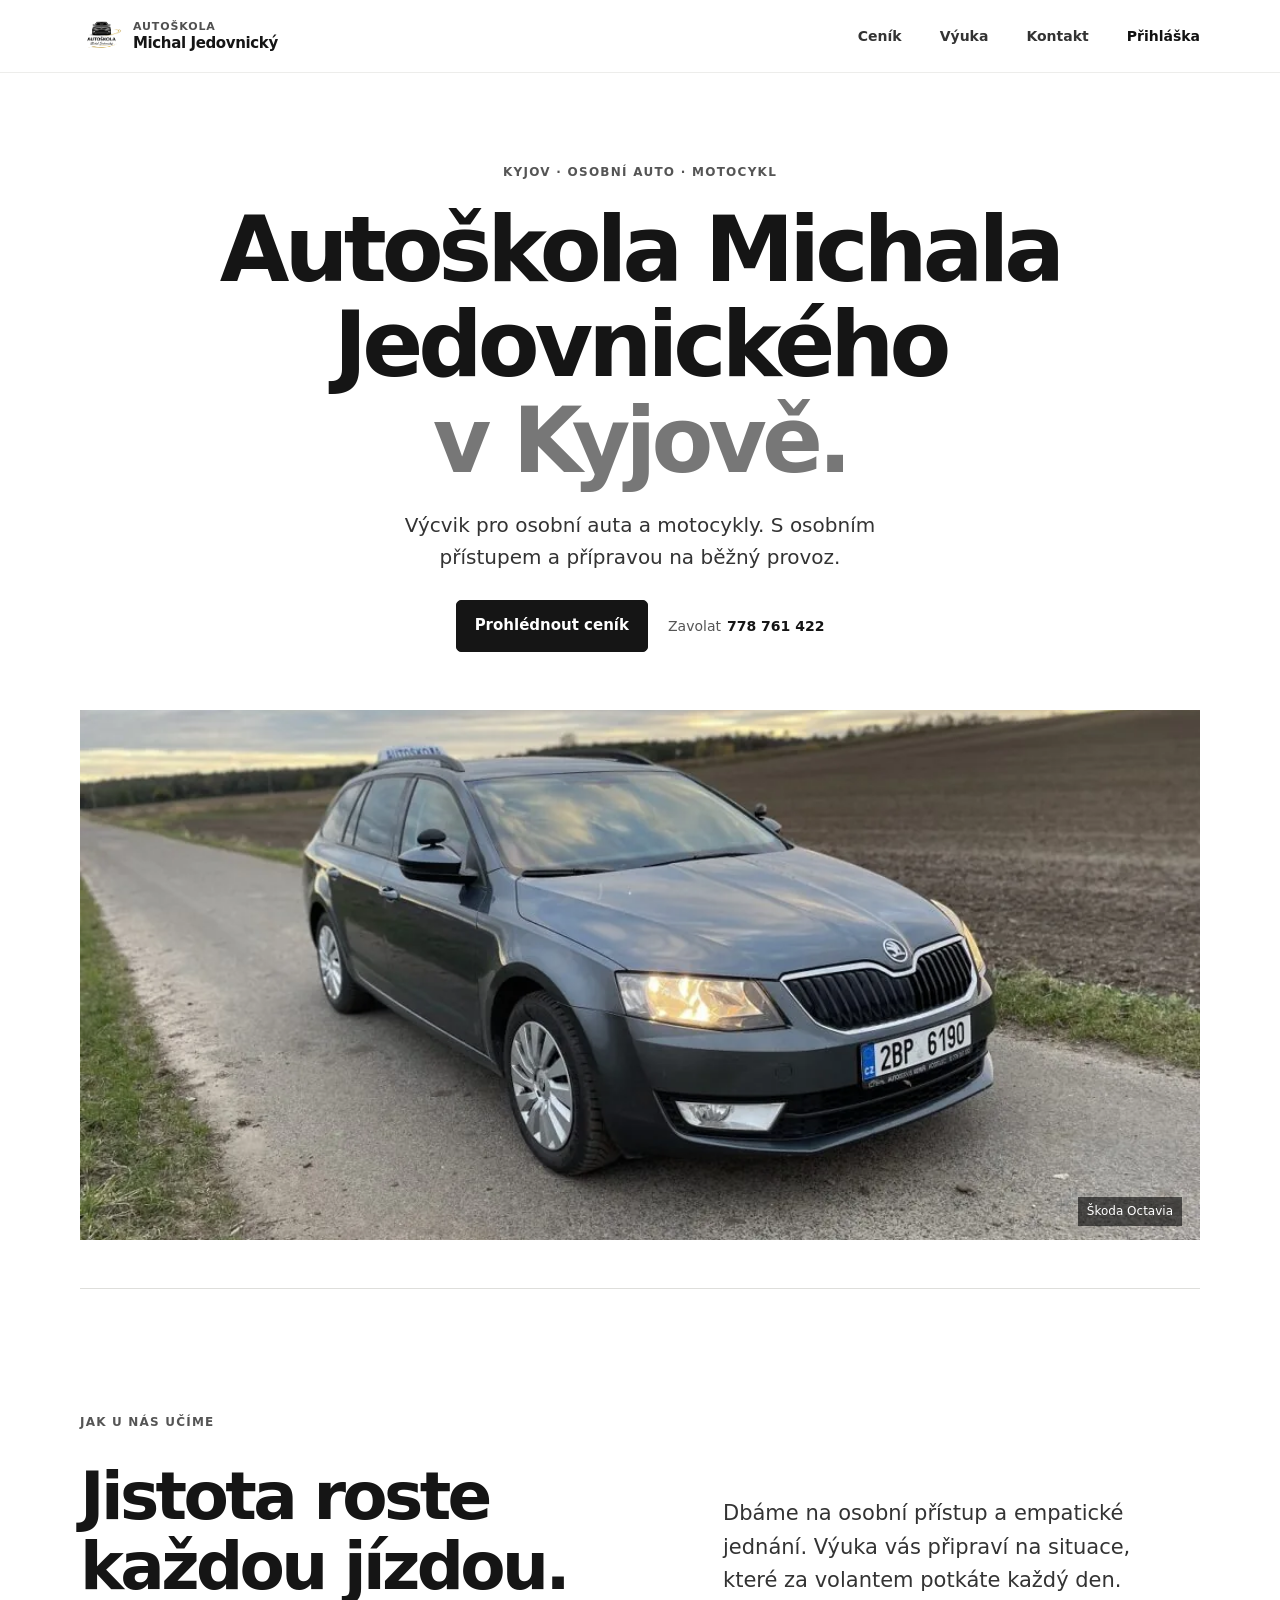
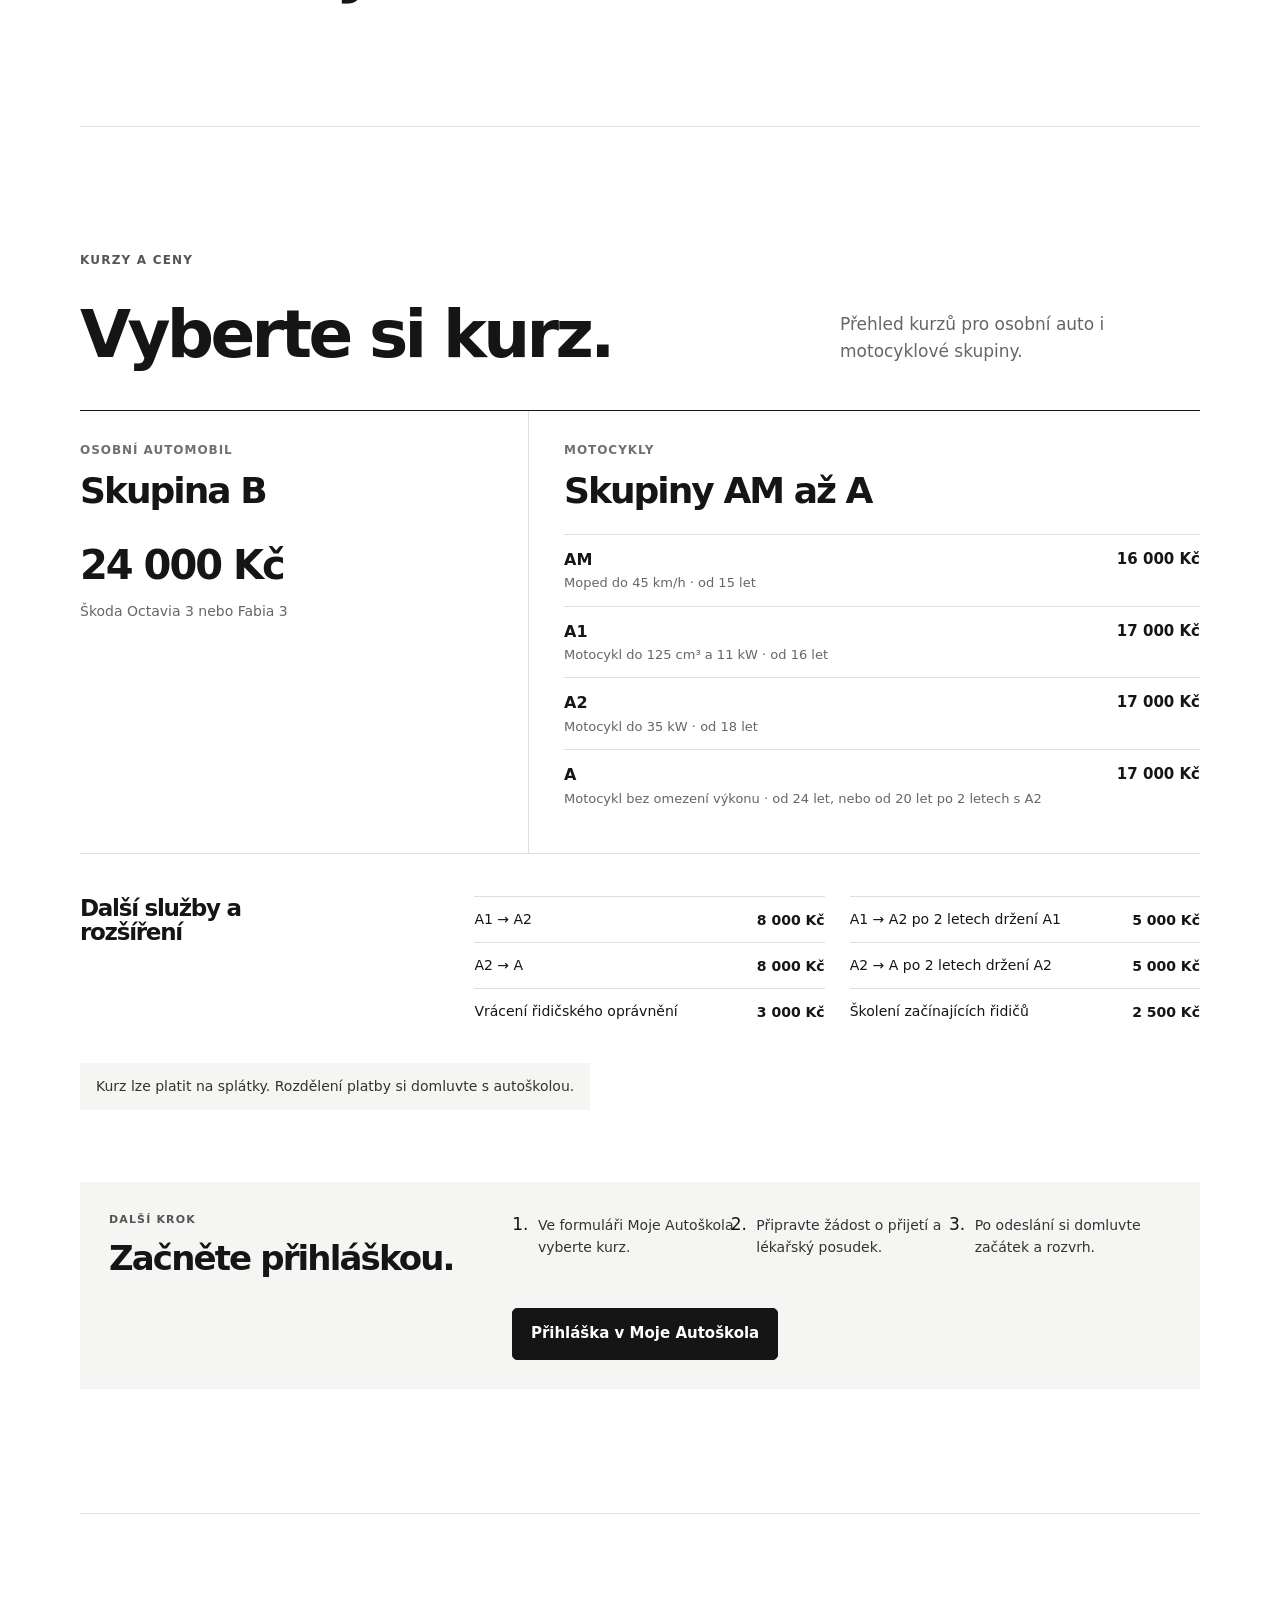
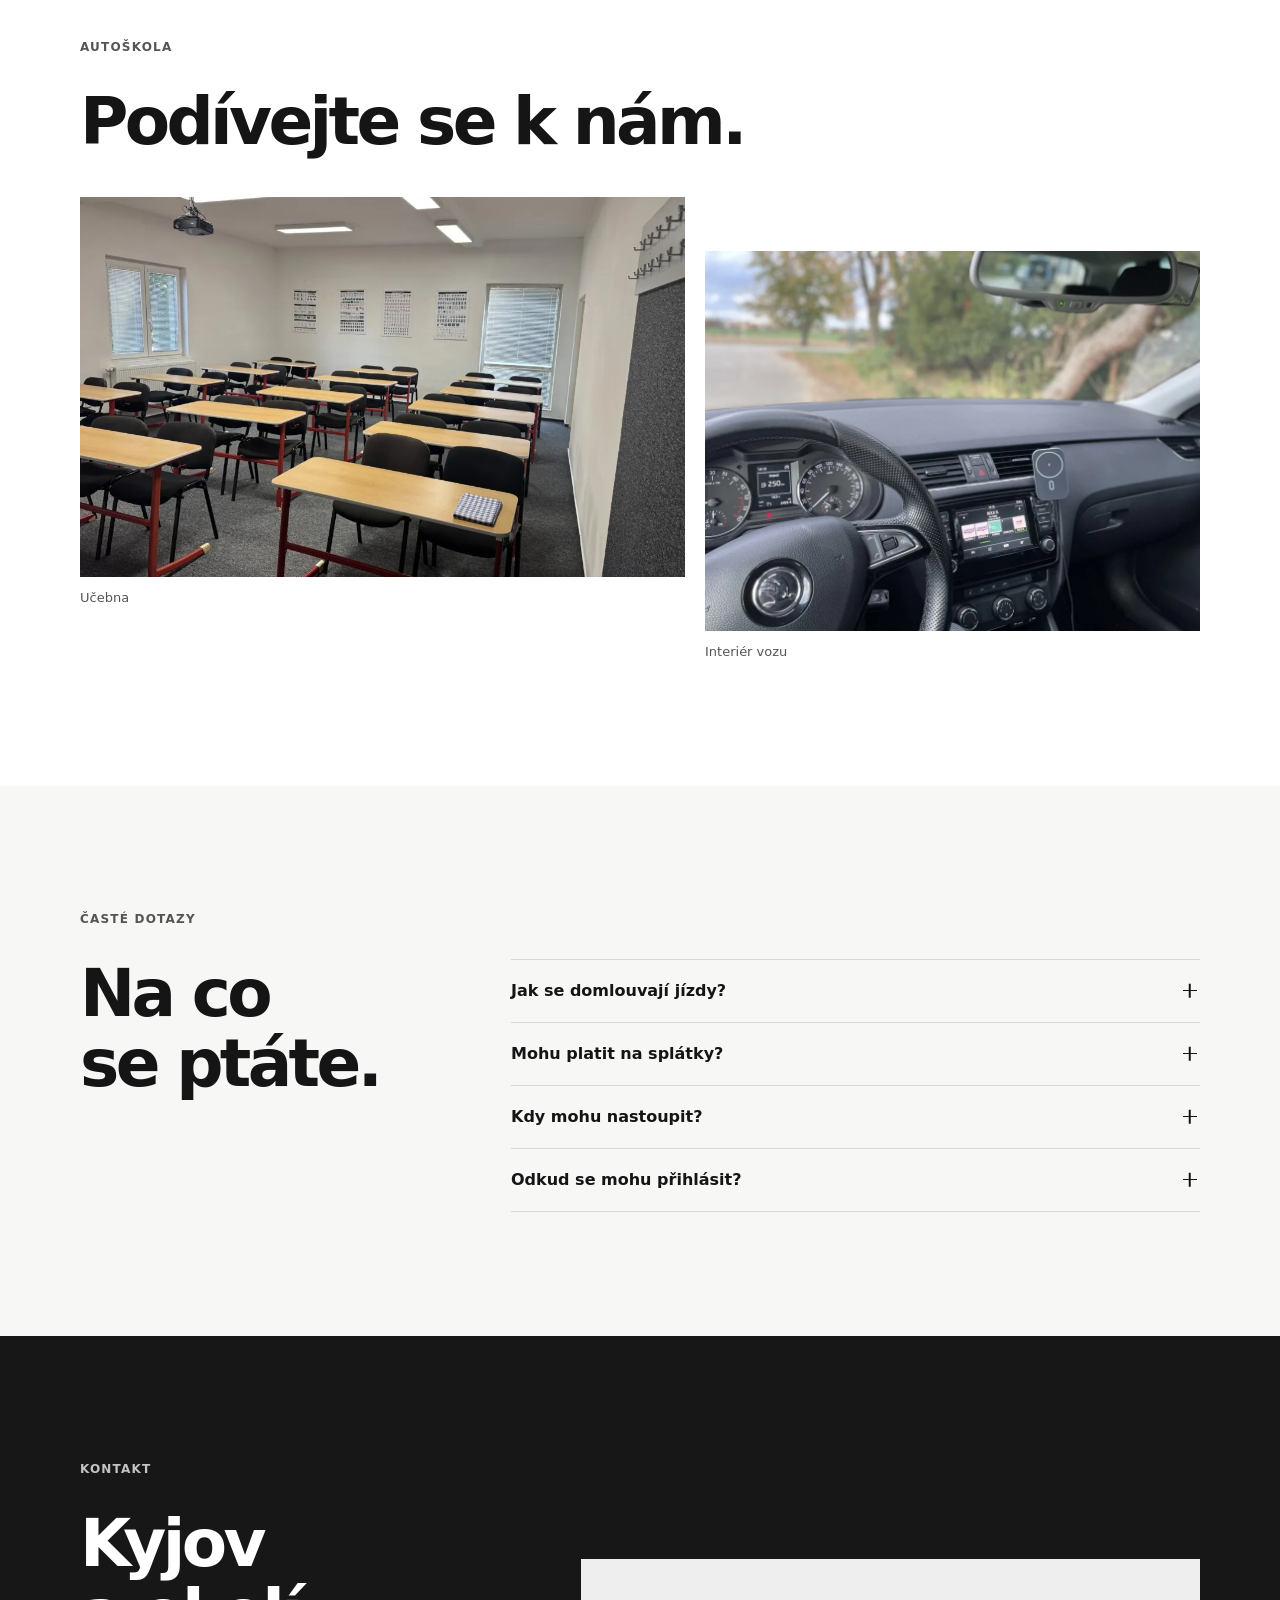
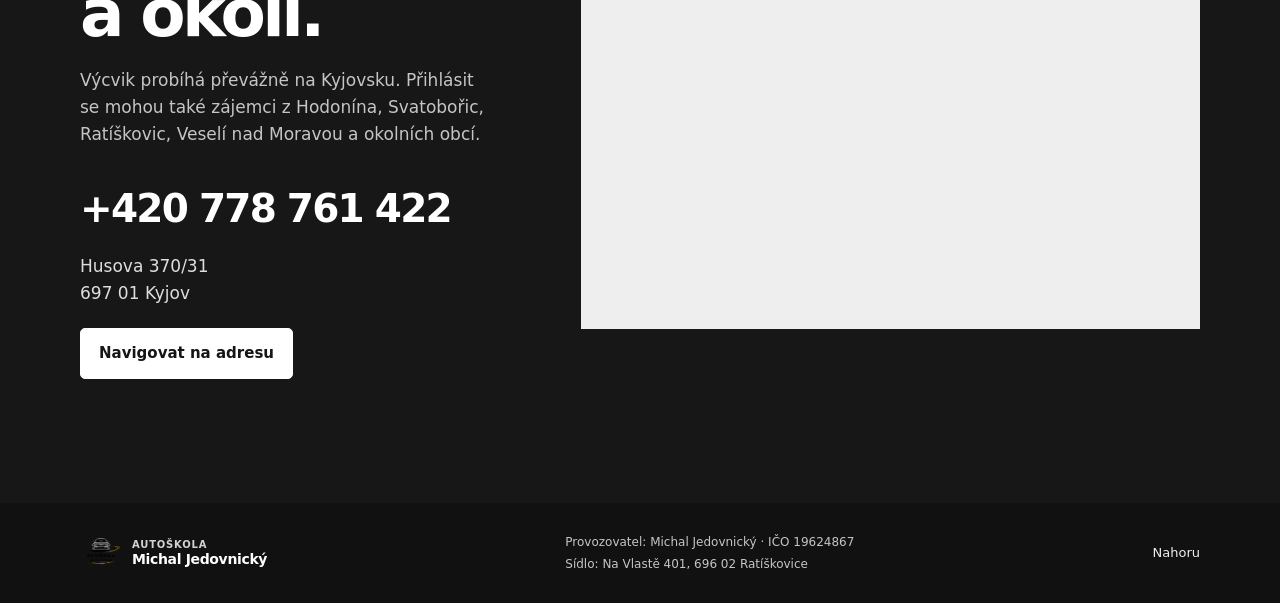
==== navrhy/navrh-02/web/index.html @ 77008bdb "Přidat Návrh 02" ====
<!doctype html>
<html lang="cs">
<head>
  <meta charset="utf-8">
  <meta name="viewport" content="width=device-width, initial-scale=1">
  <meta name="theme-color" content="#ffffff">
  <meta name="description" content="Autoškola Michala Jedovnického v Kyjově. Výcvik osobních aut a motocyklů, ceník kurzů a online přihláška.">
  <meta name="robots" content="noindex, follow">
  <title>Autoškola Michal Jedovnický — Návrh 02</title>
  <link rel="preload" href="assets/skoda-octavia.webp" as="image" type="image/webp">
  <link rel="stylesheet" href="styles.css">
  <script src="script.js" defer></script>
</head>
<body id="top">
  <a class="skip-link" href="#main">Přeskočit na obsah</a>
  <header class="header" id="header">
    <div class="header-inner">
      <a class="brand" href="#top" aria-label="Autoškola Michal Jedovnický — začátek stránky">
        <img src="assets/logo-autoskoly.webp" alt="" width="46" height="46">
        <span><small>Autoškola</small><strong>Michal Jedovnický</strong></span>
      </a>
      <button class="menu-button" type="button" aria-expanded="false" aria-controls="navigation" aria-label="Otevřít menu"><span></span><span></span></button>
      <nav class="navigation" id="navigation" aria-label="Hlavní navigace">
        <a href="#kurzy">Ceník</a><a href="#pristup">Výuka</a><a href="#kontakt">Kontakt</a>
        <a class="navigation-signup" href="https://jedovnicky.moje-autoskola.cz/prihlaska.php?iframe=1" target="_blank" rel="noopener noreferrer">Přihláška</a>
      </nav>
    </div>
  </header>
  <main id="main">
    <section class="hero" aria-labelledby="hero-title">
      <div class="hero-copy">
        <p class="overline">Kyjov · osobní auto · motocykl</p>
        <h1 id="hero-title">Autoškola Michala Jedovnického <span>v Kyjově.</span></h1>
        <p class="hero-description">Výcvik pro osobní auta a motocykly. S osobním přístupem a přípravou na běžný provoz.</p>
        <div class="hero-actions">
          <a class="primary-link" href="#kurzy">Prohlédnout ceník</a>
          <a class="phone-link" href="tel:+420778761422">Zavolat <span>778 761 422</span></a>
        </div>
      </div>
      <figure class="hero-image">
        <img src="assets/skoda-octavia.webp" alt="Škoda Octavia z fotogalerie autoškoly" width="1024" height="768" fetchpriority="high">
        <figcaption>Škoda Octavia</figcaption>
      </figure>
    </section>
    <section class="approach section" id="pristup" aria-labelledby="approach-title">
      <div class="section-label"><p>Jak u nás učíme</p></div>
      <div class="approach-content">
        <h2 id="approach-title">Jistota roste<br>každou jízdou.</h2>
        <p>Dbáme na osobní přístup a empatické jednání. Výuka vás připraví na situace, které za volantem potkáte každý den.</p>
      </div>
    </section>
    <section class="courses section" id="kurzy" aria-labelledby="courses-title">
      <div class="section-label"><p>Kurzy a ceny</p></div>
      <div class="section-intro"><h2 id="courses-title">Vyberte si kurz.</h2><p>Přehled kurzů pro osobní auto i motocyklové skupiny.</p></div>
      <div class="course-list">
        <article class="course course-car">
          <div class="course-heading"><p>Osobní automobil</p><h3>Skupina B</h3></div>
          <div class="course-price"><strong>24 000 Kč</strong><span>Škoda Octavia 3 nebo Fabia 3</span></div>
        </article>
        <article class="course course-moto">
          <div class="course-heading"><p>Motocykly</p><h3>Skupiny AM až A</h3></div>
          <dl class="price-list">
            <div><dt><b>AM</b><small>Moped do 45 km/h · od 15 let</small></dt><dd>16 000 Kč</dd></div>
            <div><dt><b>A1</b><small>Motocykl do 125 cm³ a 11 kW · od 16 let</small></dt><dd>17 000 Kč</dd></div>
            <div><dt><b>A2</b><small>Motocykl do 35 kW · od 18 let</small></dt><dd>17 000 Kč</dd></div>
            <div><dt><b>A</b><small>Motocykl bez omezení výkonu · od 24 let, nebo od 20 let po 2 letech s A2</small></dt><dd>17 000 Kč</dd></div>
          </dl>
        </article>
      </div>
      <div class="extras">
        <h3>Další služby a rozšíření</h3>
        <dl class="price-list price-list-compact">
          <div><dt>A1 → A2</dt><dd>8 000 Kč</dd></div>
          <div><dt>A1 → A2 po 2 letech držení A1</dt><dd>5 000 Kč</dd></div>
          <div><dt>A2 → A</dt><dd>8 000 Kč</dd></div>
          <div><dt>A2 → A po 2 letech držení A2</dt><dd>5 000 Kč</dd></div>
          <div><dt>Vrácení řidičského oprávnění</dt><dd>3 000 Kč</dd></div>
          <div><dt>Školení začínajících řidičů</dt><dd>2 500 Kč</dd></div>
        </dl>
      </div>
      <p class="installments">Kurz lze platit na splátky. Rozdělení platby si domluvte s autoškolou.</p>
      <div class="enrolment">
        <div><p class="overline">Další krok</p><h3>Začněte přihláškou.</h3></div>
        <ol>
          <li><p>Ve formuláři Moje Autoškola vyberte kurz.</p></li>
          <li><p>Připravte žádost o přijetí a lékařský posudek.</p></li>
          <li><p>Po odeslání si domluvte začátek a rozvrh.</p></li>
        </ol>
        <a class="primary-link" href="https://jedovnicky.moje-autoskola.cz/prihlaska.php?iframe=1" target="_blank" rel="noopener noreferrer">Přihláška v Moje Autoškola</a>
      </div>
    </section>
    <section class="gallery section" aria-labelledby="gallery-title">
      <div class="section-label"><p>Autoškola</p></div>
      <div class="section-intro"><h2 id="gallery-title">Podívejte se k nám.</h2></div>
      <div class="gallery-grid">
        <figure><img src="assets/ucebna.webp" alt="Učebna autoškoly s lavicemi a výukovými tabulemi" width="1024" height="768" loading="lazy"><figcaption>Učebna</figcaption></figure>
        <figure><img src="assets/interier-octavia.webp" alt="Volant a palubní deska vozu z fotogalerie autoškoly" width="1024" height="768" loading="lazy"><figcaption>Interiér vozu</figcaption></figure>
      </div>
    </section>
    <section class="faq section" id="faq" aria-labelledby="faq-title">
      <div class="section-label"><p>Časté dotazy</p></div>
      <div class="faq-grid">
        <h2 id="faq-title">Na co se ptáte.</h2>
        <div class="faq-list">
          <details><summary>Jak se domlouvají jízdy?<span aria-hidden="true"></span></summary><p>Na způsob plánování jízd a volné termíny se zeptejte na <a href="tel:+420778761422">778 761 422</a>.</p></details>
          <details><summary>Mohu platit na splátky?<span aria-hidden="true"></span></summary><p>Ano. Podle veřejného ceníku lze cenu kurzu rozdělit do několika splátek. Podmínky platby si upřesníte s autoškolou.</p></details>
          <details><summary>Kdy mohu nastoupit?<span aria-hidden="true"></span></summary><p>Aktuální termín nástupu si ověřte telefonicky na <a href="tel:+420778761422">778 761 422</a>.</p></details>
          <details><summary>Odkud se mohu přihlásit?<span aria-hidden="true"></span></summary><p>Výcvik probíhá především na Kyjovsku. Přihlásit se mohou také zájemci z Hodonína, Svatobořic, Ratíškovic, Veselí nad Moravou a okolí.</p></details>
        </div>
      </div>
    </section>
    <section class="contact section" id="kontakt" aria-labelledby="contact-title">
      <div class="section-label"><p>Kontakt</p></div>
      <div class="contact-grid">
        <div class="contact-copy">
          <h2 id="contact-title">Kyjov a okolí.</h2>
          <p>Výcvik probíhá převážně na Kyjovsku. Přihlásit se mohou také zájemci z Hodonína, Svatobořic, Ratíškovic, Veselí nad Moravou a okolních obcí.</p>
          <a class="contact-phone" href="tel:+420778761422">+420 778 761 422</a>
          <address>Husova 370/31<br>697 01 Kyjov</address>
          <a class="primary-link" href="https://www.google.com/maps/search/?api=1&amp;query=Husova%20370%2F31%2C%20697%2001%20Kyjov" target="_blank" rel="noopener noreferrer">Navigovat na adresu</a>
        </div>
        <div class="map"><iframe title="Mapa kontaktní adresy na Husově 370/31 v Kyjově" src="https://maps.google.com/maps?q=Husova%20370%2F31%2C%20697%2001%20Kyjov&amp;z=16&amp;t=m&amp;output=embed" loading="lazy" referrerpolicy="strict-origin-when-cross-origin" allowfullscreen></iframe></div>
      </div>
    </section>
  </main>
  <footer class="footer">
    <div class="footer-inner">
      <a class="footer-brand" href="#top"><img src="assets/logo-autoskoly.webp" alt="" width="44" height="44"><span>Autoškola<strong>Michal Jedovnický</strong></span></a>
      <div class="footer-legal"><span>Provozovatel: Michal Jedovnický · IČO 19624867</span><span>Sídlo: Na Vlastě 401, 696 02 Ratíškovice</span></div>
      <a class="back-to-top" href="#top">Nahoru</a>
    </div>
  </footer>
</body>
</html>
---- navrhy/navrh-02/web/styles.css ----
:root {
  color-scheme: light;
  --ink: #151515;
  --body: #333;
  --muted: #666;
  --soft: #f5f5f3;
  --line: #dededb;
  --white: #fff;
  --max: 1120px;
  --gutter: clamp(22px, 5vw, 74px);
  font-family: -apple-system, BlinkMacSystemFont, "Segoe UI", system-ui, sans-serif;
}
* { box-sizing: border-box; }
html { scroll-behavior: smooth; scroll-padding-top: 86px; }
body { margin: 0; color: var(--ink); background: var(--white); font-size: 17px; line-height: 1.58; -webkit-font-smoothing: antialiased; }
a { color: inherit; }
button { font: inherit; }
img { display: block; max-width: 100%; }
h1,h2,h3,p,figure { margin-top: 0; }
h1,h2,h3 { line-height: 1.06; letter-spacing: -.055em; }
h1 { max-width: 900px; margin-bottom: 22px; font-size: clamp(42px, 9.5vw, 90px); font-weight: 650; text-wrap: balance; }
h2 { margin-bottom: 22px; font-size: clamp(36px, 7vw, 66px); font-weight: 620; text-wrap: balance; }
h3 { margin-bottom: 10px; font-size: clamp(25px, 4vw, 36px); font-weight: 620; }
.skip-link { position: fixed; z-index: 100; top: -100px; left: 12px; padding: 10px 14px; background: var(--white); }
.skip-link:focus { top: 12px; }
a:focus-visible, button:focus-visible, summary:focus-visible { outline: 3px solid #555; outline-offset: 4px; }
.header { position: sticky; z-index: 20; top: 0; border-bottom: 1px solid #ededeb; background: rgb(255 255 255 / 94%); backdrop-filter: blur(16px); transition: transform .28s ease; }
.header.is-hidden { transform: translateY(-105%); }
.header:focus-within { transform: translateY(0); }
.header-inner { width: min(var(--max), calc(100% - 2 * var(--gutter))); min-height: 72px; margin-inline: auto; display: flex; align-items: center; justify-content: space-between; }
.brand, .footer-brand { display: inline-flex; align-items: center; gap: 10px; text-decoration: none; }
.brand img { width: 43px; height: 43px; object-fit: cover; }
.brand span, .footer-brand span { display: grid; line-height: 1.2; }
.brand small, .footer-brand span { color: #505050; font-size: 11px; font-weight: 650; letter-spacing: .08em; text-transform: uppercase; }
.brand strong, .footer-brand strong { color: var(--ink); font-size: 15px; letter-spacing: -.025em; text-transform: none; }
.navigation { display: flex; align-items: center; gap: clamp(20px, 3vw, 38px); }
.navigation a { color: var(--body); font-size: 14px; font-weight: 550; text-decoration: none; }
.navigation a:hover { color: #000; }
.navigation .navigation-signup { color: #111; }
.navigation-signup span { padding-left: 4px; }
.menu-button { display: none; }
.hero { width: min(var(--max), calc(100% - 2 * var(--gutter))); margin-inline: auto; padding: clamp(58px, 10vh, 100px) 0 48px; }
.hero-copy { max-width: 900px; margin-inline: auto; text-align: center; }
.overline { display: flex; align-items: center; justify-content: center; gap: 10px; margin-bottom: 20px; color: #555; font-size: 12px; font-weight: 650; letter-spacing: .105em; text-transform: uppercase; }
.hero h1 span { color: #777; }
.hero-description { max-width: 540px; margin: 0 auto 27px; color: var(--body); font-size: clamp(17px, 2.1vw, 20px); }
.hero-actions { display: flex; align-items: center; justify-content: center; flex-wrap: wrap; gap: 20px; margin-bottom: clamp(34px, 6vw, 58px); }
.primary-link { display: inline-flex; min-height: 50px; align-items: center; justify-content: space-between; gap: 24px; padding: 13px 18px; border: 1px solid var(--ink); border-radius: 5px; background: var(--ink); color: var(--white); font-size: 15px; font-weight: 620; text-decoration: none; transition: background .2s ease, color .2s ease, transform .2s ease; }
.primary-link:hover { transform: translateY(-1px); background: #363636; }
.phone-link { display: inline-flex; flex-wrap: wrap; gap: 6px; color: #555; font-size: 14px; text-decoration: none; }
.phone-link span { color: var(--ink); font-weight: 650; }
.hero-image { position: relative; width: 100%; height: clamp(230px, 45vw, 530px); margin: 0; overflow: hidden; background: #e8e8e6; }
.hero-image img { width: 100%; height: 100%; object-fit: cover; object-position: center 59%; }
.hero-image figcaption { position: absolute; right: 18px; bottom: 14px; padding: 5px 9px; background: rgb(0 0 0 / 58%); color: white; font-size: 12px; }
.section { width: min(var(--max), calc(100% - 2 * var(--gutter))); margin-inline: auto; padding-block: clamp(68px, 11vw, 124px); border-top: 1px solid var(--line); }
.section-label { display: flex; align-items: center; gap: 12px; margin-bottom: 30px; color: #777; }
.section-label p { margin: 0; color: #555; font-size: 12px; font-weight: 650; letter-spacing: .1em; text-transform: uppercase; }
.approach-content { display: grid; grid-template-columns: 1.1fr .9fr; align-items: end; gap: 60px; }
.approach-content h2 { margin: 0; }
.approach-content p { max-width: 410px; margin: 0 0 5px; color: var(--body); font-size: clamp(18px, 2vw, 21px); }
.section-intro { display: flex; align-items: end; justify-content: space-between; gap: 28px; margin-bottom: 40px; }
.section-intro h2 { margin-bottom: 0; }
.section-intro > p { max-width: 360px; margin: 0 0 5px; color: var(--muted); }
.course-list { display: grid; grid-template-columns: .8fr 1.2fr; border-top: 1px solid var(--ink); border-bottom: 1px solid var(--line); }
.course { padding: 30px 26px 32px 0; }
.course + .course { padding-right: 0; padding-left: 35px; border-left: 1px solid var(--line); }
.course-heading p { margin-bottom: 12px; color: #707070; font-size: 12px; font-weight: 650; letter-spacing: .08em; text-transform: uppercase; }
.course-heading h3 { margin-bottom: 24px; }
.course-price { display: grid; gap: 3px; }
.course-price strong { font-size: clamp(29px, 4vw, 40px); font-weight: 620; letter-spacing: -.05em; }
.course-price span { color: var(--muted); font-size: 14px; }
.price-list { display: grid; gap: 0; margin: 0; }
.price-list > div { display: flex; align-items: start; justify-content: space-between; gap: 15px; padding: 12px 0; border-top: 1px solid var(--line); }
.price-list dt { display: grid; gap: 1px; }
.price-list dt b { font-size: 16px; }
.price-list dt small { color: var(--muted); font-size: 13px; }
.price-list dd { flex: none; margin: 1px 0 0; font-size: 15px; font-weight: 650; white-space: nowrap; }
.extras { display: grid; grid-template-columns: .65fr 1.35fr; gap: 45px; padding-top: 42px; }
.extras h3 { max-width: 260px; font-size: 23px; }
.price-list-compact { grid-template-columns: 1fr 1fr; column-gap: 25px; }
.price-list-compact > div { padding-block: 11px; }
.price-list-compact dt, .price-list-compact dd { font-size: 14px; }
.installments { display: inline-block; margin: 29px 0 0; padding: 12px 16px; background: var(--soft); color: #333; font-size: 14px; }
.enrolment { display: grid; grid-template-columns: .7fr 1.3fr; gap: 22px 48px; align-items: start; margin-top: 72px; padding: 29px; background: var(--soft); }
.enrolment .overline { justify-content: start; margin-bottom: 12px; font-size: 11px; }
.enrolment h3 { font-size: clamp(24px, 3vw, 34px); }
.enrolment ol { display: grid; grid-template-columns: repeat(3, 1fr); gap: 18px; margin: 0; padding-left: 22px; }
.enrolment li { padding-left: 4px; }
.enrolment li p { margin: 0; color: #333; font-size: 14px; }
.enrolment > .primary-link { grid-column: 2; justify-self: start; }
.gallery-grid { display: grid; grid-template-columns: 1.1fr .9fr; align-items: start; gap: 20px; }
.gallery-grid figure { margin: 0; }
.gallery-grid figure:nth-child(2) { margin-top: 54px; }
.gallery-grid img { width: 100%; height: clamp(230px, 32vw, 380px); object-fit: cover; background: var(--soft); }
.gallery-grid figcaption { padding-top: 11px; color: #555; font-size: 13px; }
.faq { width: 100%; padding-inline: max(var(--gutter), calc((100% - var(--max)) / 2)); background: #f7f7f6; border-top: 0; }
.faq-grid { display: grid; grid-template-columns: .7fr 1.3fr; gap: 60px; }
.faq-grid h2 { margin: 0; }
.faq-list details { border-top: 1px solid #d7d7d4; }
.faq-list details:last-child { border-bottom: 1px solid #d7d7d4; }
.faq-list summary { display: flex; min-height: 62px; align-items: center; justify-content: space-between; gap: 18px; cursor: pointer; list-style: none; font-size: 16px; font-weight: 580; }
.faq-list summary::-webkit-details-marker { display: none; }
.faq-list summary span { position: relative; width: 20px; height: 20px; flex: none; }
.faq-list summary span::before, .faq-list summary span::after { position: absolute; top: 9px; left: 3px; width: 14px; height: 1.5px; background: var(--ink); content: ""; }
.faq-list summary span::after { transform: rotate(90deg); }
.faq-list details[open] summary span::after { transform: none; }
.faq-list details > p { max-width: 600px; margin: 0 30px 17px 0; color: #555; font-size: 15px; }
.contact { width: 100%; padding-inline: max(var(--gutter), calc((100% - var(--max)) / 2)); background: #171717; color: white; border: 0; }
.contact .section-label, .contact .section-label p { color: #c4c4c4; }
.contact-grid { display: grid; grid-template-columns: .8fr 1.2fr; align-items: center; gap: clamp(38px, 7vw, 88px); }
.contact-copy h2 { margin-bottom: 18px; }
.contact-copy > p { max-width: 420px; color: #c5c5c5; }
.contact-phone { display: inline-block; margin: 14px 0 13px; color: white; font-size: clamp(27px, 4vw, 39px); font-weight: 620; letter-spacing: -.045em; text-decoration: none; }
.contact address { margin: 0 0 21px; color: #dedede; font-size: 17px; font-style: normal; }
.contact .primary-link { border-color: white; background: white; color: #151515; }
.contact .primary-link:hover { background: #e8e8e8; }
.map { height: 370px; overflow: hidden; background: #eee; }
.map iframe { display: block; width: 100%; height: 100%; border: 0; filter: grayscale(1); }
.footer { background: #111; color: #c5c5c5; }
.footer-inner { width: min(var(--max), calc(100% - 2 * var(--gutter))); min-height: 100px; margin-inline: auto; display: flex; align-items: center; justify-content: space-between; gap: 25px; }
.footer-brand img { width: 42px; height: 42px; object-fit: cover; }
.footer-brand span { color: #d2d2d2; font-size: 10px; }
.footer-brand strong { color: white; font-size: 14px; }
.footer-legal { display: grid; gap: 3px; font-size: 12px; }
.back-to-top { color: #eee; font-size: 13px; text-decoration: none; white-space: nowrap; }
@media (max-width: 700px) {
  html { scroll-padding-top: 68px; }
  body { font-size: 16px; }
  .header-inner { min-height: 64px; }
  .brand img { width: 39px; height: 39px; }
  .brand small { font-size: 10px; }
  .brand strong { font-size: 14px; }
  .menu-button { display: grid; width: 43px; height: 43px; align-content: center; justify-items: center; gap: 5px; border: 1px solid #d8d8d6; border-radius: 50%; background: white; }
  .menu-button span { width: 17px; height: 1.5px; background: var(--ink); transition: transform .2s ease; }
  .menu-button[aria-expanded="true"] span:first-child { transform: translateY(3.25px) rotate(45deg); }
  .menu-button[aria-expanded="true"] span:last-child { transform: translateY(-3.25px) rotate(-45deg); }
  .navigation { position: absolute; top: 100%; right: 0; left: 0; display: none; padding: 8px var(--gutter) 18px; border-bottom: 1px solid var(--line); background: white; }
  .navigation.is-open { display: grid; gap: 0; }
  .navigation a { padding: 13px 0; border-bottom: 1px solid #eee; font-size: 16px; }
  .navigation a:last-child { border-bottom: 0; }
  .hero { padding-top: 45px; padding-bottom: 35px; }
  .hero-copy { text-align: left; }
  .overline { justify-content: start; gap: 8px; margin-bottom: 17px; font-size: 10px; letter-spacing: .09em; }
  h1 { margin-bottom: 15px; font-size: clamp(40px, 11.5vw, 61px); }
  .hero-description { margin: 0 0 20px; font-size: 17px; }
  .hero-actions { justify-content: start; gap: 16px; margin-bottom: 28px; }
  .primary-link { min-height: 48px; gap: 15px; font-size: 14px; }
  .hero-image { width: calc(100% + 2 * var(--gutter)); height: clamp(225px, 66vw, 335px); margin-inline: calc(-1 * var(--gutter)); }
  .hero-image img { object-position: 56% 58%; }
  .section { padding-block: 66px; }
  .section-label { margin-bottom: 22px; }
  .approach-content { grid-template-columns: 1fr; gap: 18px; }
  .approach-content p { font-size: 18px; }
  .section-intro { display: block; margin-bottom: 26px; }
  .section-intro > p { margin-top: 12px; }
  .course-list { grid-template-columns: 1fr; }
  .course { padding: 24px 0 26px; }
  .course + .course { padding: 26px 0 20px; border-top: 1px solid var(--line); border-left: 0; }
  .course-heading h3 { margin-bottom: 15px; }
  .extras { grid-template-columns: 1fr; gap: 8px; padding-top: 31px; }
  .extras h3 { max-width: none; margin-bottom: 7px; }
  .price-list-compact { grid-template-columns: 1fr; }
  .installments { margin-top: 21px; }
  .enrolment { grid-template-columns: 1fr; gap: 11px; margin-top: 45px; padding: 22px 19px; }
  .enrolment ol { grid-template-columns: 1fr; gap: 13px; margin: 8px 0; }
  .enrolment li p { font-size: 14px; }
  .enrolment > .primary-link { grid-column: 1; }
  .gallery-grid { grid-template-columns: 1fr; gap: 24px; }
  .gallery-grid figure:nth-child(2) { margin-top: 0; }
  .gallery-grid img { height: clamp(230px, 68vw, 340px); }
  .faq { padding-inline: var(--gutter); }
  .faq-grid { grid-template-columns: 1fr; gap: 17px; }
  .faq-list summary { min-height: 58px; font-size: 15px; }
  .contact { padding-inline: var(--gutter); }
  .contact-grid { grid-template-columns: 1fr; gap: 27px; }
  .contact-copy h2 { margin-bottom: 14px; }
  .contact-phone { margin-block: 11px; }
  .map { height: 300px; }
  .footer-inner { min-height: 0; flex-wrap: wrap; padding-block: 24px; gap: 17px; }
  .footer-brand { width: 100%; }
  .footer-legal { order: 3; width: 100%; font-size: 11px; }
}
@media (max-width: 350px) {
  .hero-actions { align-items: start; flex-direction: column; }
  .course-price strong { font-size: 32px; }
  .price-list dd { font-size: 14px; }
}
@media (prefers-reduced-motion: no-preference) {
  .motion-ready [data-reveal] { opacity: 0; transform: translateY(9px); }
  .motion-ready [data-reveal].is-visible { opacity: 1; transform: none; transition: opacity .55s ease, transform .55s ease; }
}
@media (prefers-reduced-motion: reduce) {
  html { scroll-behavior: auto; }
  *, *::before, *::after { transition-duration: .01ms !important; animation-duration: .01ms !important; }
}
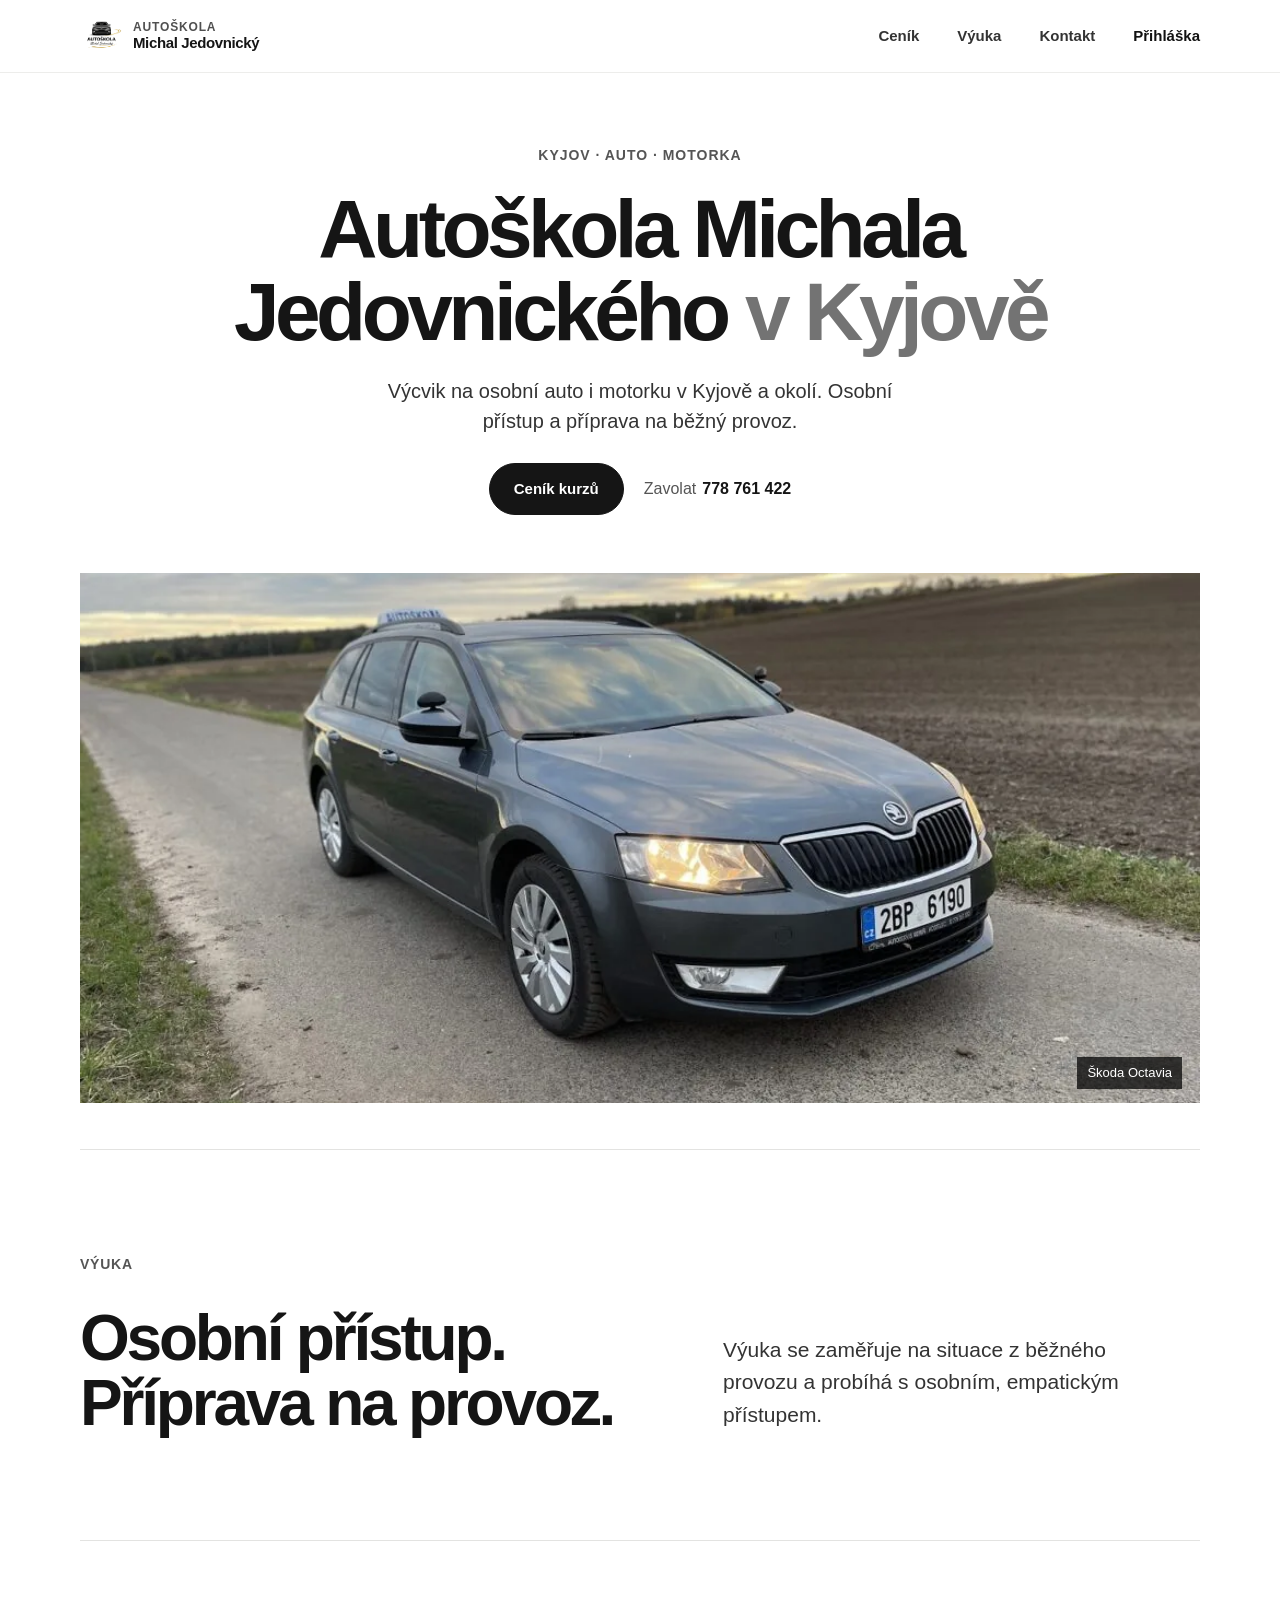
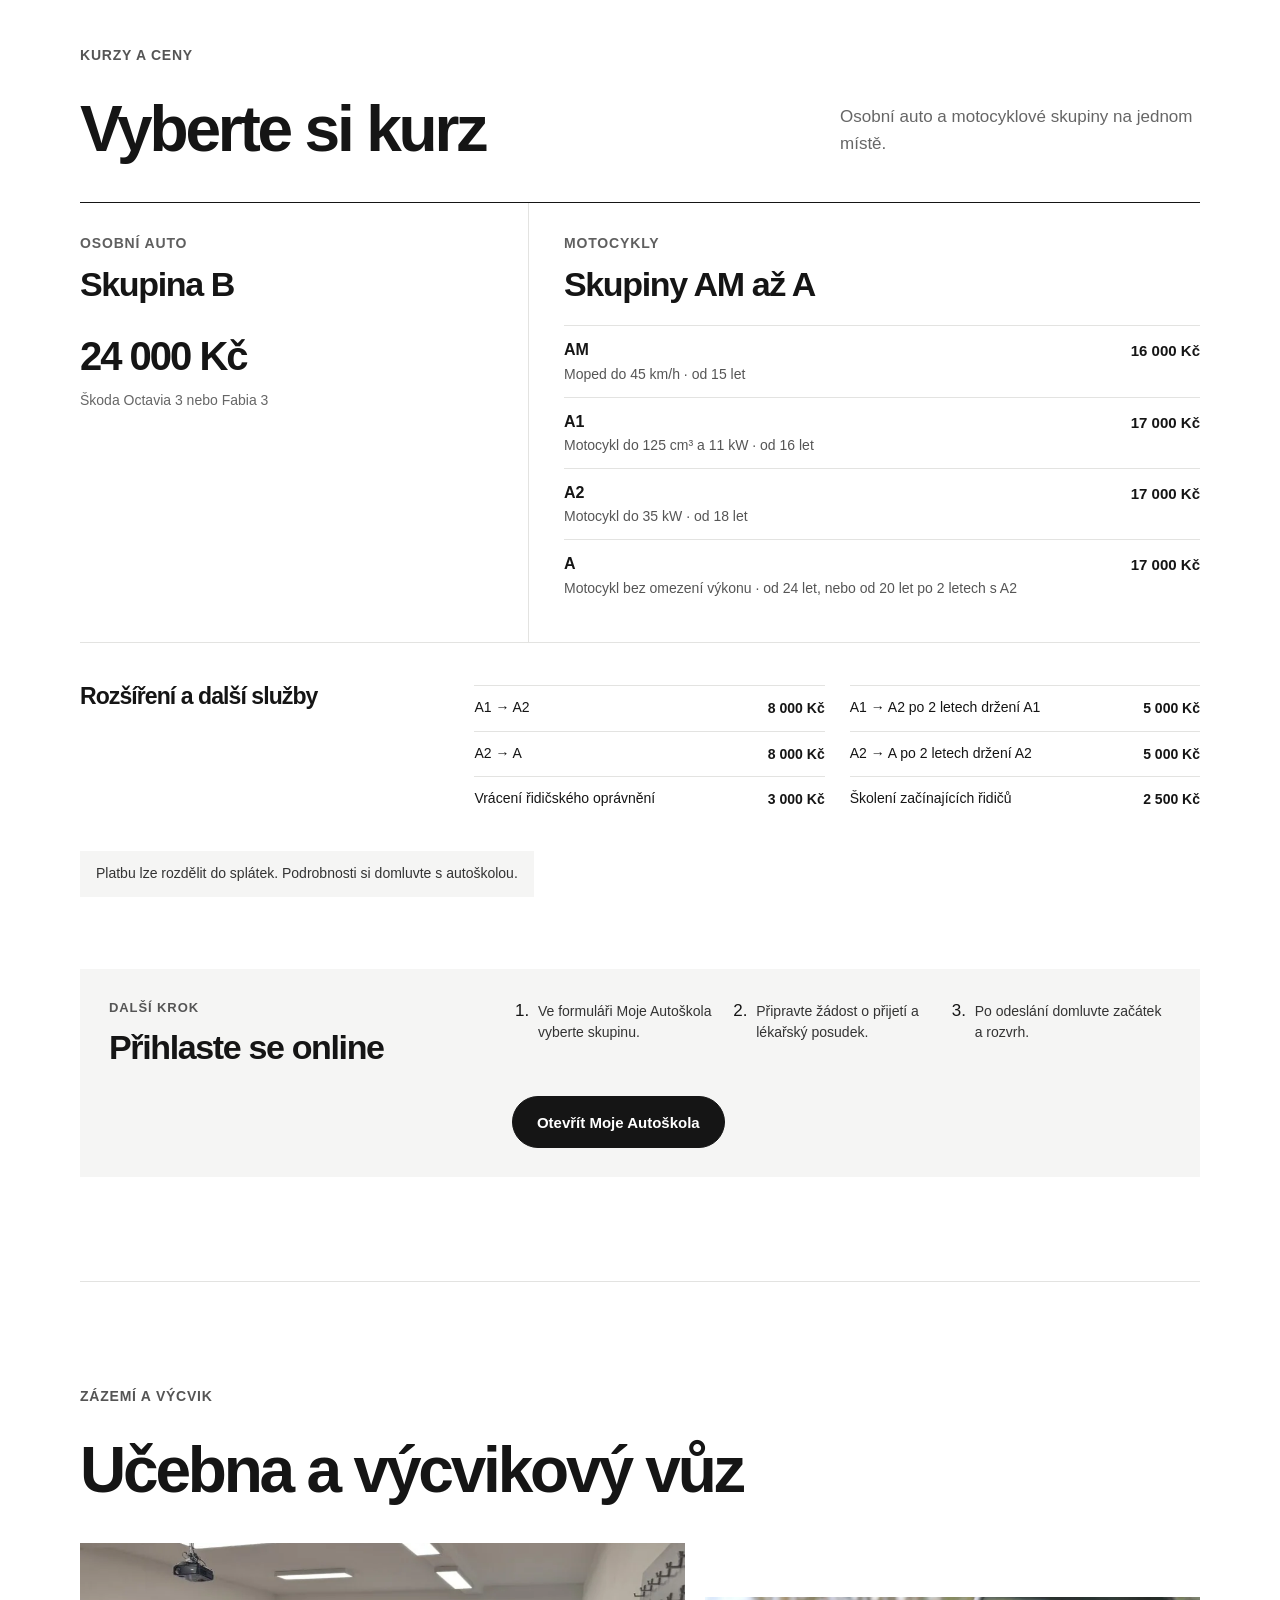
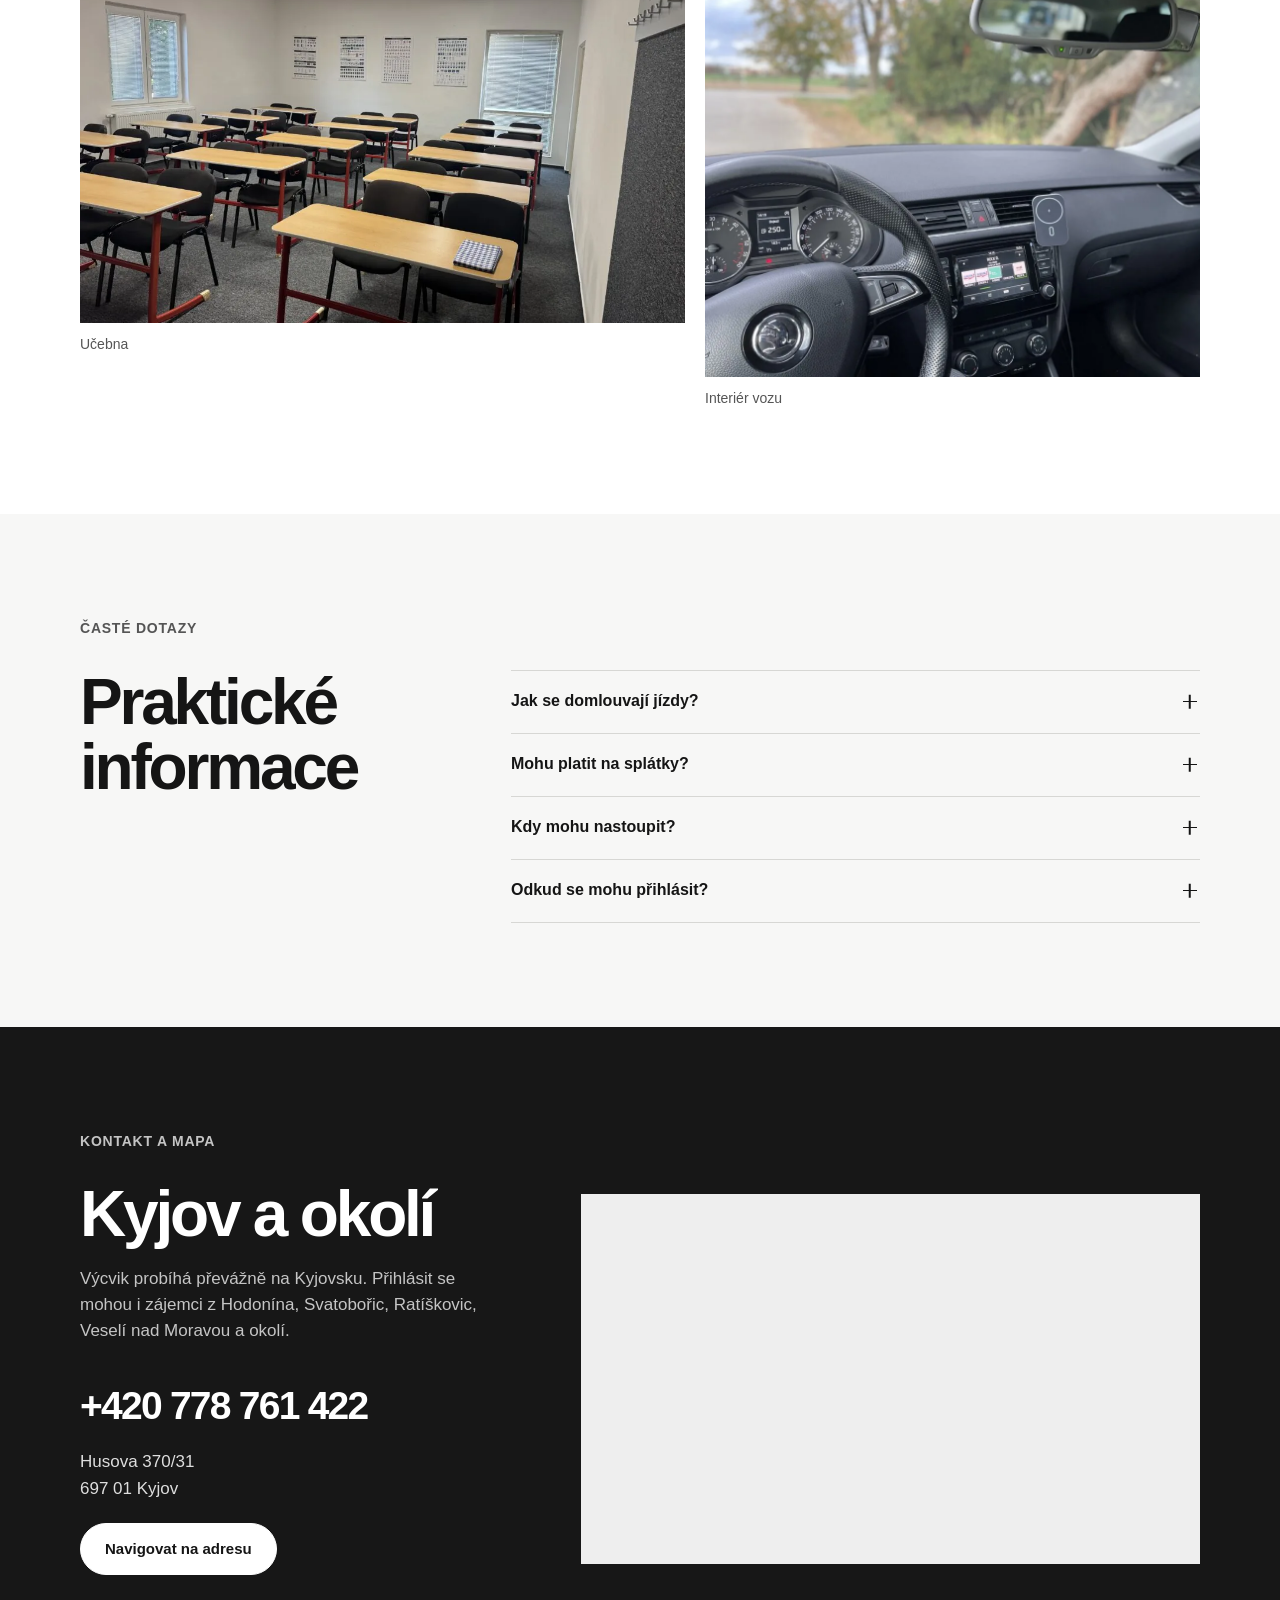
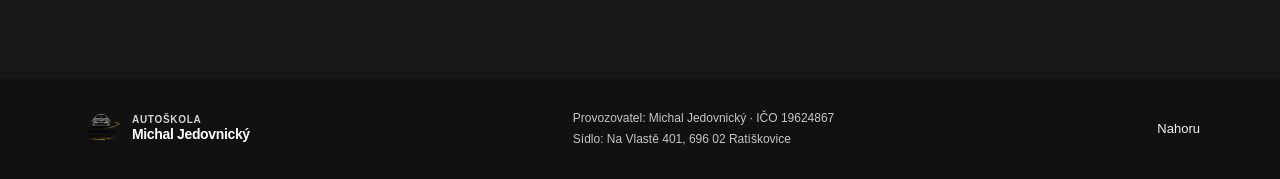
==== commit e37be1c0: "Vyladit texty, fonty a animace Návrhu 02" ====
--- a/navrhy/navrh-02/web/index.html
+++ b/navrhy/navrh-02/web/index.html
@@ -29,11 +29,11 @@
   <main id="main">
     <section class="hero" aria-labelledby="hero-title">
       <div class="hero-copy">
-        <p class="overline">Kyjov · osobní auto · motocykl</p>
-        <h1 id="hero-title">Autoškola Michala Jedovnického <span>v Kyjově.</span></h1>
-        <p class="hero-description">Výcvik pro osobní auta a motocykly. S osobním přístupem a přípravou na běžný provoz.</p>
+        <p class="overline">Kyjov · auto · motorka</p>
+        <h1 id="hero-title">Autoškola Michala Jedovnického <span>v Kyjově</span></h1>
+        <p class="hero-description">Výcvik na osobní auto i motorku v Kyjově a okolí. Osobní přístup a příprava na běžný provoz.</p>
         <div class="hero-actions">
-          <a class="primary-link" href="#kurzy">Prohlédnout ceník</a>
+          <a class="primary-link" href="#kurzy">Ceník kurzů</a>
           <a class="phone-link" href="tel:+420778761422">Zavolat <span>778 761 422</span></a>
         </div>
       </div>
@@ -43,18 +43,18 @@
       </figure>
     </section>
     <section class="approach section" id="pristup" aria-labelledby="approach-title">
-      <div class="section-label"><p>Jak u nás učíme</p></div>
+      <div class="section-label"><p>Výuka</p></div>
       <div class="approach-content">
-        <h2 id="approach-title">Jistota roste<br>každou jízdou.</h2>
-        <p>Dbáme na osobní přístup a empatické jednání. Výuka vás připraví na situace, které za volantem potkáte každý den.</p>
+        <h2 id="approach-title">Osobní přístup.<br>Příprava na provoz.</h2>
+        <p>Výuka se zaměřuje na situace z běžného provozu a probíhá s osobním, empatickým přístupem.</p>
       </div>
     </section>
     <section class="courses section" id="kurzy" aria-labelledby="courses-title">
       <div class="section-label"><p>Kurzy a ceny</p></div>
-      <div class="section-intro"><h2 id="courses-title">Vyberte si kurz.</h2><p>Přehled kurzů pro osobní auto i motocyklové skupiny.</p></div>
+      <div class="section-intro"><h2 id="courses-title">Vyberte si kurz</h2><p>Osobní auto a motocyklové skupiny na jednom místě.</p></div>
       <div class="course-list">
         <article class="course course-car">
-          <div class="course-heading"><p>Osobní automobil</p><h3>Skupina B</h3></div>
+          <div class="course-heading"><p>Osobní auto</p><h3>Skupina B</h3></div>
           <div class="course-price"><strong>24 000 Kč</strong><span>Škoda Octavia 3 nebo Fabia 3</span></div>
         </article>
         <article class="course course-moto">
@@ -68,7 +68,7 @@
         </article>
       </div>
       <div class="extras">
-        <h3>Další služby a rozšíření</h3>
+        <h3>Rozšíření a další služby</h3>
         <dl class="price-list price-list-compact">
           <div><dt>A1 → A2</dt><dd>8 000 Kč</dd></div>
           <div><dt>A1 → A2 po 2 letech držení A1</dt><dd>5 000 Kč</dd></div>
@@ -78,20 +78,20 @@
           <div><dt>Školení začínajících řidičů</dt><dd>2 500 Kč</dd></div>
         </dl>
       </div>
-      <p class="installments">Kurz lze platit na splátky. Rozdělení platby si domluvte s autoškolou.</p>
+      <p class="installments">Platbu lze rozdělit do splátek. Podrobnosti si domluvte s autoškolou.</p>
       <div class="enrolment">
-        <div><p class="overline">Další krok</p><h3>Začněte přihláškou.</h3></div>
+        <div><p class="overline">Další krok</p><h3>Přihlaste se online</h3></div>
         <ol>
-          <li><p>Ve formuláři Moje Autoškola vyberte kurz.</p></li>
+          <li><p>Ve formuláři Moje Autoškola vyberte skupinu.</p></li>
           <li><p>Připravte žádost o přijetí a lékařský posudek.</p></li>
-          <li><p>Po odeslání si domluvte začátek a rozvrh.</p></li>
+          <li><p>Po odeslání domluvte začátek a rozvrh.</p></li>
         </ol>
-        <a class="primary-link" href="https://jedovnicky.moje-autoskola.cz/prihlaska.php?iframe=1" target="_blank" rel="noopener noreferrer">Přihláška v Moje Autoškola</a>
+        <a class="primary-link" href="https://jedovnicky.moje-autoskola.cz/prihlaska.php?iframe=1" target="_blank" rel="noopener noreferrer">Otevřít Moje Autoškola</a>
       </div>
     </section>
     <section class="gallery section" aria-labelledby="gallery-title">
-      <div class="section-label"><p>Autoškola</p></div>
-      <div class="section-intro"><h2 id="gallery-title">Podívejte se k nám.</h2></div>
+      <div class="section-label"><p>Zázemí a výcvik</p></div>
+      <div class="section-intro"><h2 id="gallery-title">Učebna a výcvikový vůz</h2></div>
       <div class="gallery-grid">
         <figure><img src="assets/ucebna.webp" alt="Učebna autoškoly s lavicemi a výukovými tabulemi" width="1024" height="768" loading="lazy"><figcaption>Učebna</figcaption></figure>
         <figure><img src="assets/interier-octavia.webp" alt="Volant a palubní deska vozu z fotogalerie autoškoly" width="1024" height="768" loading="lazy"><figcaption>Interiér vozu</figcaption></figure>
@@ -100,21 +100,21 @@
     <section class="faq section" id="faq" aria-labelledby="faq-title">
       <div class="section-label"><p>Časté dotazy</p></div>
       <div class="faq-grid">
-        <h2 id="faq-title">Na co se ptáte.</h2>
+        <h2 id="faq-title">Praktické informace</h2>
         <div class="faq-list">
-          <details><summary>Jak se domlouvají jízdy?<span aria-hidden="true"></span></summary><p>Na způsob plánování jízd a volné termíny se zeptejte na <a href="tel:+420778761422">778 761 422</a>.</p></details>
-          <details><summary>Mohu platit na splátky?<span aria-hidden="true"></span></summary><p>Ano. Podle veřejného ceníku lze cenu kurzu rozdělit do několika splátek. Podmínky platby si upřesníte s autoškolou.</p></details>
-          <details><summary>Kdy mohu nastoupit?<span aria-hidden="true"></span></summary><p>Aktuální termín nástupu si ověřte telefonicky na <a href="tel:+420778761422">778 761 422</a>.</p></details>
-          <details><summary>Odkud se mohu přihlásit?<span aria-hidden="true"></span></summary><p>Výcvik probíhá především na Kyjovsku. Přihlásit se mohou také zájemci z Hodonína, Svatobořic, Ratíškovic, Veselí nad Moravou a okolí.</p></details>
+          <details><summary>Jak se domlouvají jízdy?<span aria-hidden="true"></span></summary><p>O plánování jízd a volných termínech se informujte na <a href="tel:+420778761422">778 761 422</a>.</p></details>
+          <details><summary>Mohu platit na splátky?<span aria-hidden="true"></span></summary><p>Ano. Kurz lze platit na splátky. Konkrétní podmínky si domluvte s autoškolou.</p></details>
+          <details><summary>Kdy mohu nastoupit?<span aria-hidden="true"></span></summary><p>Aktuální termín nástupu ověřte na <a href="tel:+420778761422">778 761 422</a>.</p></details>
+          <details><summary>Odkud se mohu přihlásit?<span aria-hidden="true"></span></summary><p>Výcvik probíhá převážně na Kyjovsku. Přihlásit se můžete také z Hodonína, Svatobořic, Ratíškovic, Veselí nad Moravou a okolí.</p></details>
         </div>
       </div>
     </section>
     <section class="contact section" id="kontakt" aria-labelledby="contact-title">
-      <div class="section-label"><p>Kontakt</p></div>
+      <div class="section-label"><p>Kontakt a mapa</p></div>
       <div class="contact-grid">
         <div class="contact-copy">
-          <h2 id="contact-title">Kyjov a okolí.</h2>
-          <p>Výcvik probíhá převážně na Kyjovsku. Přihlásit se mohou také zájemci z Hodonína, Svatobořic, Ratíškovic, Veselí nad Moravou a okolních obcí.</p>
+          <h2 id="contact-title">Kyjov a okolí</h2>
+          <p>Výcvik probíhá převážně na Kyjovsku. Přihlásit se mohou i zájemci z Hodonína, Svatobořic, Ratíškovic, Veselí nad Moravou a okolí.</p>
           <a class="contact-phone" href="tel:+420778761422">+420 778 761 422</a>
           <address>Husova 370/31<br>697 01 Kyjov</address>
           <a class="primary-link" href="https://www.google.com/maps/search/?api=1&amp;query=Husova%20370%2F31%2C%20697%2001%20Kyjov" target="_blank" rel="noopener noreferrer">Navigovat na adresu</a>
--- a/navrhy/navrh-02/web/styles.css
+++ b/navrhy/navrh-02/web/styles.css
@@ -3,58 +3,62 @@
   --ink: #151515;
   --body: #333;
   --muted: #666;
-  --soft: #f5f5f3;
-  --line: #dededb;
+  --soft: #f5f5f4;
+  --line: #e3e3e1;
   --white: #fff;
   --max: 1120px;
   --gutter: clamp(22px, 5vw, 74px);
-  font-family: -apple-system, BlinkMacSystemFont, "Segoe UI", system-ui, sans-serif;
+  --ease-apple: cubic-bezier(.22, .61, .36, 1);
+  font-family: -apple-system, BlinkMacSystemFont, "Helvetica Neue", "Segoe UI", sans-serif;
+  font-optical-sizing: auto;
+  text-rendering: optimizeLegibility;
 }
 * { box-sizing: border-box; }
 html { scroll-behavior: smooth; scroll-padding-top: 86px; }
-body { margin: 0; color: var(--ink); background: var(--white); font-size: 17px; line-height: 1.58; -webkit-font-smoothing: antialiased; }
+body { margin: 0; color: var(--ink); background: var(--white); font-size: 17px; line-height: 1.55; -webkit-font-smoothing: antialiased; }
 a { color: inherit; }
 button { font: inherit; }
 img { display: block; max-width: 100%; }
 h1,h2,h3,p,figure { margin-top: 0; }
-h1,h2,h3 { line-height: 1.06; letter-spacing: -.055em; }
-h1 { max-width: 900px; margin-bottom: 22px; font-size: clamp(42px, 9.5vw, 90px); font-weight: 650; text-wrap: balance; }
-h2 { margin-bottom: 22px; font-size: clamp(36px, 7vw, 66px); font-weight: 620; text-wrap: balance; }
-h3 { margin-bottom: 10px; font-size: clamp(25px, 4vw, 36px); font-weight: 620; }
+h1,h2,h3 { line-height: 1.02; }
+h1 { max-width: 900px; margin-bottom: 22px; font-size: clamp(42px, 7.5vw, 82px); font-weight: 650; letter-spacing: -.055em; text-wrap: balance; }
+h2 { margin-bottom: 22px; font-size: clamp(36px, 6.2vw, 64px); font-weight: 620; letter-spacing: -.05em; text-wrap: balance; }
+h3 { margin-bottom: 10px; font-size: clamp(25px, 3.8vw, 34px); font-weight: 620; letter-spacing: -.04em; }
 .skip-link { position: fixed; z-index: 100; top: -100px; left: 12px; padding: 10px 14px; background: var(--white); }
 .skip-link:focus { top: 12px; }
-a:focus-visible, button:focus-visible, summary:focus-visible { outline: 3px solid #555; outline-offset: 4px; }
-.header { position: sticky; z-index: 20; top: 0; border-bottom: 1px solid #ededeb; background: rgb(255 255 255 / 94%); backdrop-filter: blur(16px); transition: transform .28s ease; }
+a:focus-visible, button:focus-visible, summary:focus-visible { outline: 3px solid #111; outline-offset: 3px; box-shadow: 0 0 0 2px #fff; }
+.header { position: sticky; z-index: 20; top: 0; border-bottom: 1px solid #ededeb; background: var(--white); transition: transform .24s var(--ease-apple); }
 .header.is-hidden { transform: translateY(-105%); }
 .header:focus-within { transform: translateY(0); }
 .header-inner { width: min(var(--max), calc(100% - 2 * var(--gutter))); min-height: 72px; margin-inline: auto; display: flex; align-items: center; justify-content: space-between; }
 .brand, .footer-brand { display: inline-flex; align-items: center; gap: 10px; text-decoration: none; }
 .brand img { width: 43px; height: 43px; object-fit: cover; }
 .brand span, .footer-brand span { display: grid; line-height: 1.2; }
-.brand small, .footer-brand span { color: #505050; font-size: 11px; font-weight: 650; letter-spacing: .08em; text-transform: uppercase; }
+.brand small, .footer-brand span { color: #505050; font-size: 12px; font-weight: 650; letter-spacing: .07em; text-transform: uppercase; }
 .brand strong, .footer-brand strong { color: var(--ink); font-size: 15px; letter-spacing: -.025em; text-transform: none; }
 .navigation { display: flex; align-items: center; gap: clamp(20px, 3vw, 38px); }
-.navigation a { color: var(--body); font-size: 14px; font-weight: 550; text-decoration: none; }
+.navigation a { color: var(--body); font-size: 15px; font-weight: 550; text-decoration: none; transition: color .16s var(--ease-apple); }
 .navigation a:hover { color: #000; }
 .navigation .navigation-signup { color: #111; }
 .navigation-signup span { padding-left: 4px; }
 .menu-button { display: none; }
-.hero { width: min(var(--max), calc(100% - 2 * var(--gutter))); margin-inline: auto; padding: clamp(58px, 10vh, 100px) 0 48px; }
+.hero { width: min(var(--max), calc(100% - 2 * var(--gutter))); margin-inline: auto; padding: clamp(54px, 8vh, 88px) 0 46px; }
 .hero-copy { max-width: 900px; margin-inline: auto; text-align: center; }
-.overline { display: flex; align-items: center; justify-content: center; gap: 10px; margin-bottom: 20px; color: #555; font-size: 12px; font-weight: 650; letter-spacing: .105em; text-transform: uppercase; }
-.hero h1 span { color: #777; }
-.hero-description { max-width: 540px; margin: 0 auto 27px; color: var(--body); font-size: clamp(17px, 2.1vw, 20px); }
+.overline { display: flex; align-items: center; justify-content: center; gap: 10px; margin-bottom: 20px; color: #555; font-size: 14px; font-weight: 650; letter-spacing: .07em; text-transform: uppercase; }
+.hero h1 span { color: #737373; }
+.hero-description { max-width: 560px; margin: 0 auto 27px; color: var(--body); font-size: clamp(17px, 2vw, 20px); line-height: 1.5; }
 .hero-actions { display: flex; align-items: center; justify-content: center; flex-wrap: wrap; gap: 20px; margin-bottom: clamp(34px, 6vw, 58px); }
-.primary-link { display: inline-flex; min-height: 50px; align-items: center; justify-content: space-between; gap: 24px; padding: 13px 18px; border: 1px solid var(--ink); border-radius: 5px; background: var(--ink); color: var(--white); font-size: 15px; font-weight: 620; text-decoration: none; transition: background .2s ease, color .2s ease, transform .2s ease; }
-.primary-link:hover { transform: translateY(-1px); background: #363636; }
-.phone-link { display: inline-flex; flex-wrap: wrap; gap: 6px; color: #555; font-size: 14px; text-decoration: none; }
+.primary-link { display: inline-flex; min-height: 52px; align-items: center; justify-content: center; gap: 10px; padding: 13px 24px; border: 1px solid var(--ink); border-radius: 999px; background: var(--ink); color: var(--white); font-size: 15px; font-weight: 620; text-decoration: none; transition: background .18s var(--ease-apple), color .18s var(--ease-apple), transform .18s var(--ease-apple), box-shadow .18s var(--ease-apple); }
+.primary-link:hover { background: #303030; box-shadow: 0 8px 22px rgb(0 0 0 / 12%); transform: translateY(-1px); }
+.primary-link:active { box-shadow: none; transform: scale(.985); }
+.phone-link { display: inline-flex; flex-wrap: wrap; gap: 6px; color: #555; font-size: 16px; text-decoration: none; }
 .phone-link span { color: var(--ink); font-weight: 650; }
 .hero-image { position: relative; width: 100%; height: clamp(230px, 45vw, 530px); margin: 0; overflow: hidden; background: #e8e8e6; }
 .hero-image img { width: 100%; height: 100%; object-fit: cover; object-position: center 59%; }
-.hero-image figcaption { position: absolute; right: 18px; bottom: 14px; padding: 5px 9px; background: rgb(0 0 0 / 58%); color: white; font-size: 12px; }
-.section { width: min(var(--max), calc(100% - 2 * var(--gutter))); margin-inline: auto; padding-block: clamp(68px, 11vw, 124px); border-top: 1px solid var(--line); }
+.hero-image figcaption { position: absolute; right: 18px; bottom: 14px; padding: 6px 10px; background: rgb(0 0 0 / 72%); color: white; font-size: 13px; }
+.section { width: min(var(--max), calc(100% - 2 * var(--gutter))); margin-inline: auto; padding-block: clamp(68px, 8.6vw, 104px); border-top: 1px solid var(--line); }
 .section-label { display: flex; align-items: center; gap: 12px; margin-bottom: 30px; color: #777; }
-.section-label p { margin: 0; color: #555; font-size: 12px; font-weight: 650; letter-spacing: .1em; text-transform: uppercase; }
+.section-label p { margin: 0; color: #555; font-size: 14px; font-weight: 650; letter-spacing: .055em; text-transform: uppercase; }
 .approach-content { display: grid; grid-template-columns: 1.1fr .9fr; align-items: end; gap: 60px; }
 .approach-content h2 { margin: 0; }
 .approach-content p { max-width: 410px; margin: 0 0 5px; color: var(--body); font-size: clamp(18px, 2vw, 21px); }
@@ -64,7 +68,7 @@
 .course-list { display: grid; grid-template-columns: .8fr 1.2fr; border-top: 1px solid var(--ink); border-bottom: 1px solid var(--line); }
 .course { padding: 30px 26px 32px 0; }
 .course + .course { padding-right: 0; padding-left: 35px; border-left: 1px solid var(--line); }
-.course-heading p { margin-bottom: 12px; color: #707070; font-size: 12px; font-weight: 650; letter-spacing: .08em; text-transform: uppercase; }
+.course-heading p { margin-bottom: 12px; color: #5f5f5f; font-size: 14px; font-weight: 650; letter-spacing: .06em; text-transform: uppercase; }
 .course-heading h3 { margin-bottom: 24px; }
 .course-price { display: grid; gap: 3px; }
 .course-price strong { font-size: clamp(29px, 4vw, 40px); font-weight: 620; letter-spacing: -.05em; }
@@ -73,7 +77,7 @@
 .price-list > div { display: flex; align-items: start; justify-content: space-between; gap: 15px; padding: 12px 0; border-top: 1px solid var(--line); }
 .price-list dt { display: grid; gap: 1px; }
 .price-list dt b { font-size: 16px; }
-.price-list dt small { color: var(--muted); font-size: 13px; }
+.price-list dt small { color: #555; font-size: 14px; line-height: 1.45; }
 .price-list dd { flex: none; margin: 1px 0 0; font-size: 15px; font-weight: 650; white-space: nowrap; }
 .extras { display: grid; grid-template-columns: .65fr 1.35fr; gap: 45px; padding-top: 42px; }
 .extras h3 { max-width: 260px; font-size: 23px; }
@@ -82,7 +86,7 @@
 .price-list-compact dt, .price-list-compact dd { font-size: 14px; }
 .installments { display: inline-block; margin: 29px 0 0; padding: 12px 16px; background: var(--soft); color: #333; font-size: 14px; }
 .enrolment { display: grid; grid-template-columns: .7fr 1.3fr; gap: 22px 48px; align-items: start; margin-top: 72px; padding: 29px; background: var(--soft); }
-.enrolment .overline { justify-content: start; margin-bottom: 12px; font-size: 11px; }
+.enrolment .overline { justify-content: start; margin-bottom: 12px; font-size: 13px; }
 .enrolment h3 { font-size: clamp(24px, 3vw, 34px); }
 .enrolment ol { display: grid; grid-template-columns: repeat(3, 1fr); gap: 18px; margin: 0; padding-left: 22px; }
 .enrolment li { padding-left: 4px; }
@@ -92,7 +96,7 @@
 .gallery-grid figure { margin: 0; }
 .gallery-grid figure:nth-child(2) { margin-top: 54px; }
 .gallery-grid img { width: 100%; height: clamp(230px, 32vw, 380px); object-fit: cover; background: var(--soft); }
-.gallery-grid figcaption { padding-top: 11px; color: #555; font-size: 13px; }
+.gallery-grid figcaption { padding-top: 11px; color: #555; font-size: 14px; }
 .faq { width: 100%; padding-inline: max(var(--gutter), calc((100% - var(--max)) / 2)); background: #f7f7f6; border-top: 0; }
 .faq-grid { display: grid; grid-template-columns: .7fr 1.3fr; gap: 60px; }
 .faq-grid h2 { margin: 0; }
@@ -102,9 +106,9 @@
 .faq-list summary::-webkit-details-marker { display: none; }
 .faq-list summary span { position: relative; width: 20px; height: 20px; flex: none; }
 .faq-list summary span::before, .faq-list summary span::after { position: absolute; top: 9px; left: 3px; width: 14px; height: 1.5px; background: var(--ink); content: ""; }
-.faq-list summary span::after { transform: rotate(90deg); }
+.faq-list summary span::after { transform: rotate(90deg); transition: transform .2s var(--ease-apple); }
 .faq-list details[open] summary span::after { transform: none; }
-.faq-list details > p { max-width: 600px; margin: 0 30px 17px 0; color: #555; font-size: 15px; }
+.faq-list details > p { max-width: 600px; margin: 0 30px 17px 0; color: #444; font-size: 16px; }
 .contact { width: 100%; padding-inline: max(var(--gutter), calc((100% - var(--max)) / 2)); background: #171717; color: white; border: 0; }
 .contact .section-label, .contact .section-label p { color: #c4c4c4; }
 .contact-grid { display: grid; grid-template-columns: .8fr 1.2fr; align-items: center; gap: clamp(38px, 7vw, 88px); }
@@ -128,23 +132,25 @@
   body { font-size: 16px; }
   .header-inner { min-height: 64px; }
   .brand img { width: 39px; height: 39px; }
-  .brand small { font-size: 10px; }
+  .brand small { font-size: 11px; }
   .brand strong { font-size: 14px; }
-  .menu-button { display: grid; width: 43px; height: 43px; align-content: center; justify-items: center; gap: 5px; border: 1px solid #d8d8d6; border-radius: 50%; background: white; }
+  .menu-button { display: grid; width: 48px; height: 48px; align-content: center; justify-items: center; gap: 5px; border: 1px solid #d8d8d6; border-radius: 50%; background: white; transition: background .2s ease; }
+  .menu-button:active { background: #f0f0ef; }
   .menu-button span { width: 17px; height: 1.5px; background: var(--ink); transition: transform .2s ease; }
   .menu-button[aria-expanded="true"] span:first-child { transform: translateY(3.25px) rotate(45deg); }
   .menu-button[aria-expanded="true"] span:last-child { transform: translateY(-3.25px) rotate(-45deg); }
-  .navigation { position: absolute; top: 100%; right: 0; left: 0; display: none; padding: 8px var(--gutter) 18px; border-bottom: 1px solid var(--line); background: white; }
-  .navigation.is-open { display: grid; gap: 0; }
-  .navigation a { padding: 13px 0; border-bottom: 1px solid #eee; font-size: 16px; }
+  .navigation { position: absolute; top: 100%; right: 0; left: 0; display: grid; gap: 0; max-height: 0; overflow: hidden; padding: 0 var(--gutter); border-bottom: 1px solid transparent; background: white; opacity: 0; pointer-events: none; transform: translateY(-4px); transition: max-height .24s var(--ease-apple), opacity .18s var(--ease-apple), transform .18s var(--ease-apple), padding .18s var(--ease-apple), border-color .18s var(--ease-apple), visibility .18s; visibility: hidden; }
+  .navigation.is-open { max-height: 320px; padding: 8px var(--gutter) 18px; border-color: var(--line); opacity: 1; pointer-events: auto; transform: none; visibility: visible; }
+  .navigation a { min-height: 48px; display: flex; align-items: center; padding: 10px 0; border-bottom: 1px solid #eee; font-size: 16px; }
   .navigation a:last-child { border-bottom: 0; }
   .hero { padding-top: 45px; padding-bottom: 35px; }
   .hero-copy { text-align: left; }
-  .overline { justify-content: start; gap: 8px; margin-bottom: 17px; font-size: 10px; letter-spacing: .09em; }
-  h1 { margin-bottom: 15px; font-size: clamp(40px, 11.5vw, 61px); }
+  .overline { justify-content: start; gap: 8px; margin-bottom: 17px; font-size: 14px; letter-spacing: .06em; }
+  h1 { margin-bottom: 16px; font-size: clamp(40px, 10.5vw, 56px); line-height: 1.04; letter-spacing: -.052em; }
+  h2 { font-size: clamp(35px, 9vw, 52px); }
   .hero-description { margin: 0 0 20px; font-size: 17px; }
   .hero-actions { justify-content: start; gap: 16px; margin-bottom: 28px; }
-  .primary-link { min-height: 48px; gap: 15px; font-size: 14px; }
+  .primary-link { min-height: 50px; font-size: 15px; }
   .hero-image { width: calc(100% + 2 * var(--gutter)); height: clamp(225px, 66vw, 335px); margin-inline: calc(-1 * var(--gutter)); }
   .hero-image img { object-position: 56% 58%; }
   .section { padding-block: 66px; }
@@ -170,7 +176,7 @@
   .gallery-grid img { height: clamp(230px, 68vw, 340px); }
   .faq { padding-inline: var(--gutter); }
   .faq-grid { grid-template-columns: 1fr; gap: 17px; }
-  .faq-list summary { min-height: 58px; font-size: 15px; }
+  .faq-list summary { min-height: 58px; font-size: 16px; }
   .contact { padding-inline: var(--gutter); }
   .contact-grid { grid-template-columns: 1fr; gap: 27px; }
   .contact-copy h2 { margin-bottom: 14px; }
@@ -186,10 +192,29 @@
   .price-list dd { font-size: 14px; }
 }
 @media (prefers-reduced-motion: no-preference) {
-  .motion-ready [data-reveal] { opacity: 0; transform: translateY(9px); }
-  .motion-ready [data-reveal].is-visible { opacity: 1; transform: none; transition: opacity .55s ease, transform .55s ease; }
+  .hero-copy > .overline,
+  .hero-copy > h1,
+  .hero-copy > .hero-description,
+  .hero-copy > .hero-actions { animation: hero-copy-enter .48s var(--ease-apple) both; }
+  .hero-copy > h1 { animation-delay: 45ms; }
+  .hero-copy > .hero-description { animation-delay: 90ms; }
+  .hero-copy > .hero-actions { animation-delay: 135ms; }
+  .hero-image img { animation: hero-image-enter .72s var(--ease-apple) both; }
+  .motion-ready [data-reveal] { opacity: 0; transform: translateY(7px); }
+  .motion-ready [data-reveal].is-visible { opacity: 1; transform: none; transition: opacity .42s var(--ease-apple), transform .42s var(--ease-apple); }
+  .motion-ready .course:nth-child(2).is-visible,
+  .motion-ready .gallery-grid figure:nth-child(2).is-visible { transition-delay: 65ms; }
+}
+@keyframes hero-copy-enter {
+  from { opacity: 0; transform: translateY(7px); }
+  to { opacity: 1; transform: none; }
+}
+@keyframes hero-image-enter {
+  from { opacity: .86; transform: scale(1.012); }
+  to { opacity: 1; transform: scale(1); }
 }
 @media (prefers-reduced-motion: reduce) {
   html { scroll-behavior: auto; }
   *, *::before, *::after { transition-duration: .01ms !important; animation-duration: .01ms !important; }
-}
+  .motion-ready [data-reveal] { opacity: 1 !important; transform: none !important; }
+}
